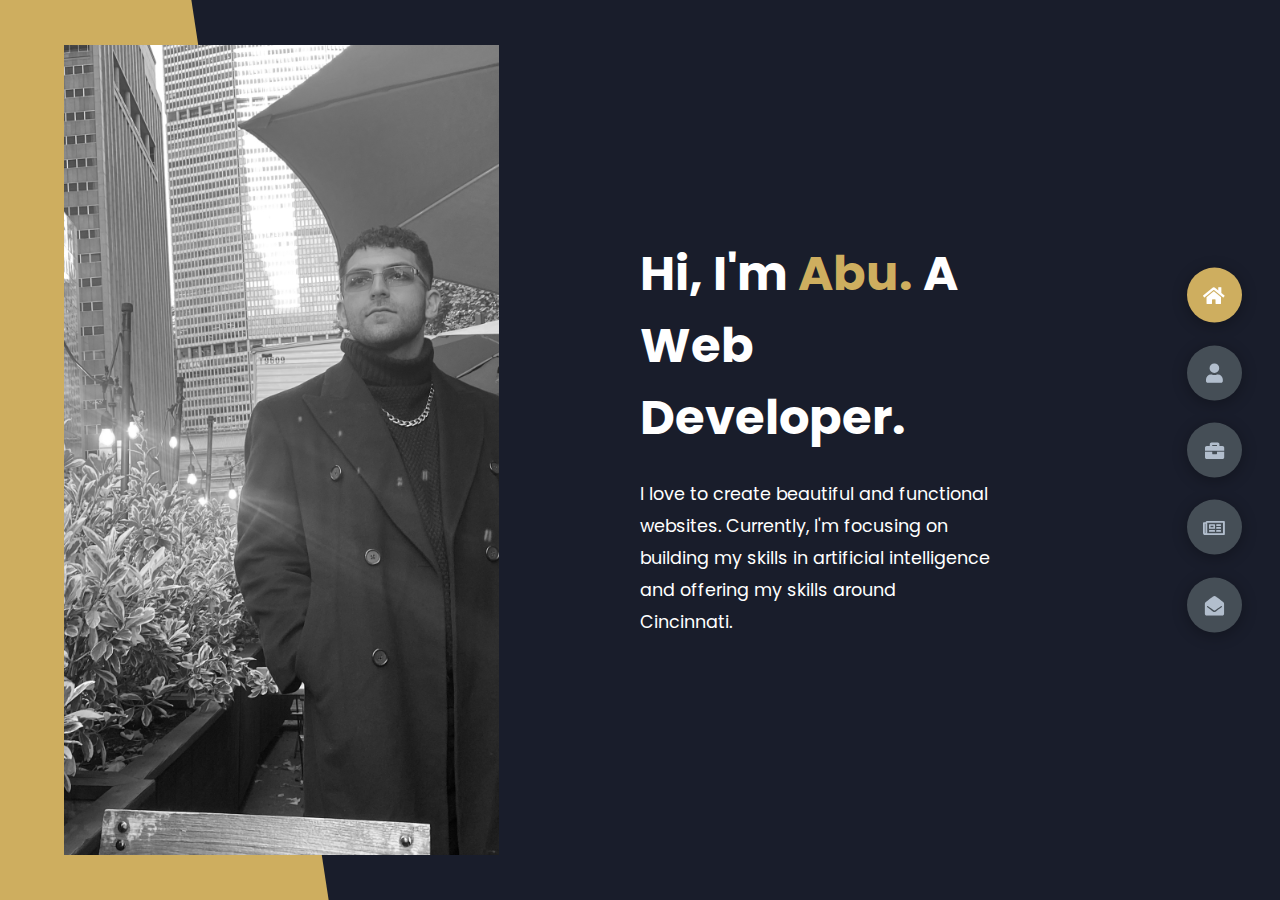
==== index.html @ c72f4c06 "Update index.html" ====
<!DOCTYPE html>
<html lang="en">
  <head>
    <meta charset="UTF-8" />
    <meta http-equiv="X-UA-Compatible" content="IE=edge" />
    <meta name="viewport" content="width=device-width, initial-scale=1.0" />
    <title>Portfolio</title>
    <link rel="stylesheet" href="styles/styles.css" />
    <link rel="preconnect" href="https://fonts.googleapis.com" />
    <link rel="preconnect" href="https://fonts.gstatic.com" crossorigin />
    <link
      rel="stylesheet"
      href="https://cdnjs.cloudflare.com/ajax/libs/font-awesome/5.15.4/css/all.min.css"
      integrity="sha512-1ycn6IcaQQ40/MKBW2W4Rhis/DbILU74C1vSrLJxCq57o941Ym01SwNsOMqvEBFlcgUa6xLiPY/NS5R+E6ztJQ=="
      crossorigin="anonymous"
      referrerpolicy="no-referrer"
    />
    <link
      href="https://fonts.googleapis.com/css2?family=Poppins:wght@400;500;600;700;800&display=swap"
      rel="stylesheet"
    />
  </head>
  <body class="main-content">
    <header class="container header active" id="home">
      <div class="header-content">
        <div class="left-header">
          <div class="h-shape"></div>
          <div class="image">
            <img src="img/hero.jpeg" alt="" />
          </div>
        </div>
        <div class="right-header">
          <h1 class="name">
            Hi, I'm <span>Abu.</span>
            A Web Developer.
          </h1>
          <p>
            I love to create beautiful and functional websites. Currently, I'm
            focusing on building my skills in artificial intelligence and
            offering my skills around Cincinnati.
          </p>
        </div>
      </div>
    </header>
    <main>
      <section class="container about" id="about">
          <div class="main-title">
              <h2>About <span>me</span><span class="bg-text">my stats</span></h2>
          </div>
          <div class="about-container">
              <div class="left-about">
                  <h4>Information About me</h4>
                  <p>
              Back in 2016, I decided to try my hand at creating my own
              portfolio website and tumbled head first into the rabbit hole of
              coding and web development. Fast-forward to today, and I’ve had
              the privilege of building software for startups across the
              country. <br />
              <br />
              When I’m not at the computer, I’m either in the bathroom or
              getting coffee.
            </p>
<!--             <div class="btn-con">
              <a href="#" class="main-btn">
                <span class="btn-text">Download CV</span>
                <span class="btn-icon"><i class="fas fa-download"></i></span>
              </a>
            </div>
          </div> -->
          <div class="right-about">
            <div class="about-item">
                <div class="abt-text">
                    <p class="large-text">650+</p>
                    <p class="small-text">Projects <br /> Completed</p>
                </div>
            </div>
            <div class="about-item">
                <div class="abt-text">
                    <p class="large-text">10+</p>
                    <p class="small-text">Years of <br /> experience</p>
                </div>
            </div>
            <div class="about-item">
                <div class="abt-text">
                    <p class="large-text">300+</p>
                    <p class="small-text">Happy <br /> Clients</p>
                </div>
            </div>
            <div class="about-item">
                <div class="abt-text">
                    <p class="large-text">400+</p>
                    <p class="small-text">Customer <br /> reviews</p>
                </div>
            </div>
        </div>
    </div>
          <div class="right-about">
            <div class="about-item">
              <div class="abt-text">
                <p class="large-text">50+</p>
                <p class="small-text">
                  Projects <br />
                  Completed
                </p>
              </div>
            </div>
            <div class="about-item">
              <div class="abt-text">
                <p class="large-text">3+</p>
                <p class="small-text">
                  Years of <br />
                  experience
                </p>
              </div>
            </div>
            <div class="about-item">
              <div class="abt-text">
                <p class="large-text">50+</p>
                <p class="small-text">
                  Happy <br />
                  Clients
                </p>
              </div>
            </div>
            <div class="about-item">
              <div class="abt-text">
                <p class="large-text">10+</p>
                <p class="small-text">
                  Customer <br />
                  reviews
                </p>
              </div>
            </div>
          </div>
        </div>
        <!-- <div class="about-stats">
          <h4 class="stat-title">My Skills</h4>
          <div class="progress-bars">
            <div class="progress-bar">
              <p class="prog-title">html5</p>
              <div class="progress-con">
                <p class="prog-text">80%</p>
                <div class="progress">
                  <span class="html"></span>
                </div>
              </div>
            </div>
            <div class="progress-bar">
              <p class="prog-title">css3</p>
              <div class="progress-con">
                <p class="prog-text">95%</p>
                <div class="progress">
                  <span class="css"></span>
                </div>
              </div>
            </div>
            <div class="progress-bar">
              <p class="prog-title">javascript</p>
              <div class="progress-con">
                <p class="prog-text">75%</p>
                <div class="progress">
                  <span class="js"></span>
                </div>
              </div>
            </div>
            <div class="progress-bar">
              <p class="prog-title">ReactJS</p>
              <div class="progress-con">
                <p class="prog-text">75%</p>
                <div class="progress">
                  <span class="react"></span>
                </div>
              </div>
            </div>
            <div class="progress-bar">
              <p class="prog-title">NodeJS</p>
              <div class="progress-con">
                <p class="prog-text">87%</p>
                <div class="progress">
                  <span class="node"></span>
                </div>
              </div>
            </div>
            <div class="progress-bar">
              <p class="prog-title">Python</p>
              <div class="progress-con">
                <p class="prog-text">70%</p>
                <div class="progress">
                  <span class="python"></span>
                </div>
              </div>
            </div>
          </div>
        </div> -->
        <h4 class="stat-title">My Timeline</h4>
        <div class="timeline">
          <div class="timeline-item">
            <div class="tl-icon">
              <i class="fas fa-briefcase"></i>
            </div>
            <p class="tl-duration">December 2022 - present</p>
            <h5>HTML Email Dev <span> - Vercel</span></h5>
            <p>
              Platform for Frontend Developers to access hosting, templates, and
              other resources of web development.
            </p>
          </div>
          <div class="timeline-item">
            <div class="tl-icon">
              <i class="fas fa-briefcase"></i>
            </div>
            <p class="tl-duration">Graduated May 2021</p>
            <h5>
              Computer Science Degree<span>
                - Indiana University Bloomington</span
              >
            </h5>
            <p>Cumulative GPA: 3.3</p>
          </div>
          <div class="timeline-item">
            <div class="tl-icon">
              <i class="fas fa-briefcase"></i>
            </div>
            <p class="tl-duration">November 2021 - November 2022</p>
            <h5>Frontend Intern<span> - ProStruct</span></h5>
            <p>
              Building excellence through craftsmanship, innovation, and
              unparalleled commitment to quality construction.
            </p>
          </div>
          <div class="timeline-item">
            <div class="tl-icon">
              <i class="fas fa-briefcase"></i>
            </div>
            <p class="tl-duration">Completed July 2022</p>
            <h5>UX/UI Bootcamp<span> - learnux.io</span></h5>
            <p>
              Learning the essentials of Figma, AdobeXD,
              wireframes, and the Agile Methodology.
            </p>
          </div>
          <div class="timeline-item">
            <div class="tl-icon">
              <i class="fas fa-briefcase"></i>
            </div>
            <p class="tl-duration">May 2020 - August 2020</p>
            <h5>Developer Internship<span> - NexusTech</span></h5>
            <p>
              Innovative tech solutions revolutionizing connectivity,
              automation, and digital transformation globally.
            </p>
          </div>
          <div class="timeline-item">
            <div class="tl-icon">
              <i class="fas fa-briefcase"></i>
            </div>
            <p class="tl-duration">Completed August 2021</p>
            <h5>3d Animation Crash Course<span> - Red Stapler</span></h5>
            <p>
              Three.JS education to create 3D animation with an end
              dissertation.
            </p>
          </div>
        </div>
      </section>
      <section class="container" id="portfolio">
        <div class="main-title">
          <h2>My <span>Portfolio</span><span class="bg-text">My Work</span></h2>
        </div>
        <p class="port-text">
          Here is some of my work that I've done in various programming
          languages.
        </p>
        <div class="portfolios">
          <div class="portfolio-item">
            <div class="image">
              <img src="img/uc.jpg" alt="" />
            </div>
            <div class="hover-items">
              <h3>Car Rental App</h3>
              <div class="icons">
                <a href="https://car-rental-ten.vercel.app/" class="icon" target="_blank">
                  <i class="fas fa-link"></i>
                </a>
                <!-- <a href="#" class="icon">
                  <i class="fab fa-behance"></i>
                </a>
                <a href="#" class="icon">
                  <i class="fab fa-youtube"></i> -->
                <!-- </a> -->
              </div>
              <br />
              <p>Sample of a landing page</p>
            </div>
          </div>
          <div class="portfolio-item">
            <div class="image">
              <img src="img/uc.jpg" alt="" />
            </div>
            <div class="hover-items">
              <h3>CoinDum</h3>
              <div class="icons">
                <br>
                <a
                  href="https://coindom-crypto-search.vercel.app/"
                  class="icon"
                  target="_blank"
                ></a>
                <a
                href="https://coindom-crypto-search.vercel.app/"
                class="icon"
                target="_blank"
              >
                  <i class="fas fa-link"></i>
                </a>
                <!-- <a href="#" class="icon">
                  <i class="fab fa-behance"></i>
                </a>
                <a href="#" class="icon">
                  <i class="fab fa-youtube"></i> -->
                <!-- </a> -->
              </div>
            </div>
          </div>
          <div class="portfolio-item">
            <div class="image">
              <img src="img/port3.jpeg" alt="" />
            </div>
            <div class="hover-items">
              <h3>Gymate</h3>
              <div class="icons">
                <a
                  href="https://gymate-iota.vercel.app/"
                  class="icon"
                  target="_blank"
                >
                  <i class="fas fa-link"></i>
                </a>
                <!-- <a href="#" class="icon">
                  <i class="fab fa-behance"></i>
                </a>
                <a href="#" class="icon">
                  <i class="fab fa-youtube"></i>
                </a> -->
              </div>
              <br />
              <p>Gym landing page</p>
            </div>
          </div>
          <div class="portfolio-item">
            <div class="image">
              <img src="img/port4.jpeg" alt="" />
            </div>
            <div class="hover-items">
              <h3>Ecom Website</h3>
              <div class="icons">
                <a
                  href="https://minimalist-e-commerce.vercel.app/"
                  class="icon"
                  target="_blank"
                >
                  <i class="fas fa-link"></i>
                </a>
                <!-- <a href="#" class="icon">
                  <i class="fab fa-behance"></i>
                </a>
                <a href="#" class="icon">
                  <i class="fab fa-youtube"></i>
                </a> -->
              </div>
              <br />
              <p>Minimalist ecom website design</p>
            </div>
          </div>
          <div class="portfolio-item">
            <div class="image">
              <img src="img/port1.jpeg" alt="" />
            </div>
            <div class="hover-items">
              <h3>Car Rental</h3>
              <div class="icons">
                <a
                  href="https://car-rental-ten.vercel.app/"
                  class="icon"
                  target="_blank"
                >
                  <i class="fas fa-link"></i>
                </a>
                <!-- <a href="#" class="icon">
                  <i class="fab fa-behance"></i>
                </a>
                <a href="#" class="icon">
                  <i class="fab fa-youtube"></i>
                </a> -->
              </div>
              <br />
              <p>Car Rental App</p>
            </div>
          </div>
          <div class="portfolio-item">
            <div class="image">
              <img src="img/port2.jpeg" alt="" />
            </div>
            <div class="hover-items">
              <h3>Crypto App</h3>
              <div class="icons">
                <a
                  href="https://coindom-crypto-search.vercel.app/"
                  class="icon"
                  target="_blank"
                >
                  <i class="fas fa-link"></i>
                </a>
                <!-- <a href="#" class="icon">
                  <i class="fab fa-behance"></i>
                </a>
                <a href="#" class="icon">
                  <i class="fab fa-youtube"></i>
                </a> -->
              </div>
              <br />
              <p>Crypto Trading App</p>
            </div>
          </div>
          <!-- <div class="portfolio-item">
            <div class="image">
              <img src="img/port5.jpeg" alt="" />
            </div>
            <div class="hover-items">
              <h3>Survey</h3>
              <div class="icons">
                <a
                  href="https://effulgent-parfait-59d7de.netlify.app"
                  class="icon"
                  target="_blank"
                >
                  <i class="fas fa-link"></i>
                </a>
                <!-- <a href="#" class="icon">
                  <i class="fab fa-behance"></i>
                </a>
                <a href="#" class="icon">
                  <i class="fab fa-youtube"></i>
                </a> -->
        <!--     </div>
              <br />
              <p>Response collector demo.</p>
            </div>
          </div>
          <div class="portfolio-item">
            <div class="image">
              <img src="img/port6.jpeg" alt="" />
            </div>
            <div class="hover-items">
              <h3>Movie App</h3>
              <div class="icons">
                <a
                  href="https://next-movies-zeta.vercel.app/?category=Popular&page=1"
                  class="icon"
                  target="_blank"
                >
                  <i class="fas fa-link"></i>
                </a>
          <a href="#" class="icon">
                  <i class="fab fa-behance"></i>
                </a>
                <a href="#" class="icon">
                  <i class="fab fa-youtube"></i>
                </a> 
              </div>
              <br />
              <p>React Project.</p>
            </div>
          </div>
      <div class="portfolio-item">
            <div class="image">
              <img src="img/port7.jpg" alt="" />
            </div>
            <div class="hover-items">
              <h3>Project Source</h3>
              <div class="icons">
                <a href="#" class="icon">
                  <i class="fas fa-link"></i>
                </a>
               ---- <!-- <a href="#" class="icon">
                  <i class="fab fa-behance"></i>
                </a>
                <a href="#" class="icon">
                  <i class="fab fa-youtube"></i>
                </a> ----
              </div>
              <br />
              <p>Sample of a landing page</p>
            </div>
          </div> -->
        </div>
      </section>
      <section class="container" id="blogs">
        <div class="blogs-content">
          <div class="main-title">
            <h2>
              <span>Testimonials</span><span class="bg-text">Testimonials</span>
            </h2>
          </div>
          <div class="blogs">
            <div class="blog">
              <img src="img/blog1.jpg" alt="" />
              <div class="blog-text">
                <h4>"An Absolute Pleasure"</h4>
                <p>
                  "Abu's ability to understand our requirements and deliver high-quality, user-friendly websites has significantly improved our customer engagement." - Jen Thompson, Senior Marketing Manager (Vercel)
                </p>
              </div>
            </div>
            <div class="blog">
              <img src="img/blog2.jpg" alt="" />
              <div class="blog-text">
                <h4>"Consistently Impressed Me"</h4>
                <p>
                 "Abu's ability to translate complex ideas into elegant and functional websites is truly remarkable." - Michael Ramirez, CEO (My Sunday Best)
                </p>
              </div>
            </div>
            <div class="blog">
              <img src="img/blog3.jpg" alt="" />
              <div class="blog-text">
                <h4>"Wholeheartedly Recommend Him"</h4>
                <p>
                  "Working alongside Abu has been an absolute delight. His creativity, attention to detail, and passion for web development are truly inspiring." - Meredith Anderson, Creative Director (House of Butterflies)
                </p>
              </div>
            </div>
            <!-- <div class="blog">
              <img src="img/blog3.jpg" alt="" />
              <div class="blog-text">
                <h4>Debbuging made easy with Web Inspector</h4>
                <p>
                  Lorem ipsum dolor sit, amet consectetur adipisicing elit.
                  Doloribus natus voluptas, eos obcaecati recusandae amet?
                </p>
              </div>
            </div>
            <div class="blog">
              <img src="img/port1.jpg" alt="" />
              <div class="blog-text">
                <h4>Get started with Web Design and UI Design</h4>
                <p>
                  Lorem ipsum dolor sit, amet consectetur adipisicing elit.
                  Doloribus natus voluptas, eos obcaecati recusandae amet?
                </p>
              </div>
            </div>
            <div class="blog">
              <img src="img/port3.jpg" alt="" />
              <div class="blog-text">
                <h4>This is what you need to know about Web Design</h4>
                <p>
                  Lorem ipsum dolor sit, amet consectetur adipisicing elit.
                  Doloribus natus voluptas, eos obcaecati recusandae amet?
                </p>
              </div> -->
            </div>
          </div>
        </div>
      </section>
      <section class="container contact" id="contact">
        <div class="contact-container">
          <div class="main-title">
            <h2>Contact <span>Me</span><span class="bg-text">Contact</span></h2>
          </div>
          <div class="contact-content-con">
            <div class="left-contact">
              <h4>Contact me here</h4>
              <p>
                Have a question or want to work together? Reach out and I'll get back to you as soon as possible.
              </p>
   <div class="contact-info">
                <div class="contact-item">
                  <div class="icon">
                    <i class="fas fa-map-marker-alt"></i>
                    <span>Location</span>
                  </div>
                  <p>: Cincinnati, Ohio</p>
                </div>
                <div class="contact-item">
                  <div class="icon">
                    <i class="fas fa-envelope"></i>
                    <span>Email</span>
                  </div>
                  <p>
                    <span>: abu@abadabadesign.com

                    </span>
                  </p>
                </div>
                <!-- <div class="contact-item">
                  <div class="icon">
                    <i class="fas fa-user-graduate"></i>
                    <span>Education</span>
                  </div>
                  <p>
                    <span>: Sussex University, East Sussex</span>
                  </p>
                </div> -->
                <div class="contact-item">
                  <div class="icon">
                    <i class="fa fa-phone"></i> 
                    <span>Mobile</span>
                  </div>
                  <p>
                    <span>: (513)499-1545</span>
                  </p>
                </div>
<!--                 <div class="contact-item">
                  <div class="icon">
                    <i class="fa-linkedin-in"></i> 
                    <span>LinkedIN</span>
                  </div>
                    <script src="https://platform.linkedin.com/badges/js/profile.js" async defer type="text/javascript"></script>
                    <div class="badge-base LI-profile-badge" data-locale="en_US" data-size="large" data-theme="light" data-type="VERTICAL" data-vanity="abu-al-najjar-202325283" data-version="v1"><a class="badge-base__link LI-simple-link" href="https://www.linkedin.com/in/abu-al-najjar-202325283?trk=profile-badge">Abu Al-najjar</a></div>
                </div> -->
                <!-- <div class="contact-item">
                  <div class="icon">
                    <i class="fas fa-globe-africa"></i>
                    <span>Languages</span>
                  </div>
                  <p>
                    <span>: Afrikaans, English, Spanish</span>
                  </p>
                </div>
              </div>
              <div class="contact-icons">
                <div class="contact-icon">
                  <a href="www.facebook.com" target="_blank">
                    <i class="fab fa-facebook-f"></i>
                  </a>
                  <a href="#" target="_blank">
                    <i class="fab fa-twitter"></i>
                  </a>
                  <a href="#" target="_blank">
                    <i class="fab fa-github"></i>
                  </a>
                  <a href="#" target="_blank">
                    <i class="fab fa-youtube"></i>
                  </a>
                </div>
              </div> -->
          </div>
        </div>
      </section>
    </main>

    <div class="controls">
      <div class="control active-btn" data-id="home">
        <i class="fas fa-home"></i>
      </div>
      <div class="control" data-id="about">
        <i class="fas fa-user"></i>
      </div>
      <div class="control" data-id="portfolio">
        <i class="fas fa-briefcase"></i>
      </div>
      <div class="control" data-id="blogs">
        <i class="far fa-newspaper"></i>
      </div>
      <div class="control" data-id="contact">
        <i class="fas fa-envelope-open"></i>
      </div>
    </div>
          </script>
<!--     <div class="theme-btn">
      <i class="fas fa-adjust"></i>
    </div> -->
    <script src="app.js"></script> 
  </body>
</html>
---- styles/styles.css ----
* {
  margin: 0;
  padding: 0;
  box-sizing: border-box;
  list-style: none;
}

:root {
  --color-primary: #191d2b;
  --color-secondary: #ceae5f;
  --color-white: #ffffff;
  --color-black: #000;
  --color-grey0: #f8f8f8;
  --color-grey-1: #dbe1e8;
  --color-grey-2: #b2becd;
  --color-grey-3: #6c7983;
  --color-grey-4: #454e56;
  --color-grey-5: #2a2e35;
  --color-grey-6: #12181b;
  --br-sm-2: 14px;
  --box-shadow-1: 0 3px 15px rgba(0, 0, 0, 0.3);
}

.light-mode {
  --color-primary: #ffffff;
  --color-secondary: #0b9bac;
  --color-white: #454e56;
  --color-black: #000;
  --color-grey0: #f8f8f8;
  --color-grey-1: #6c7983;
  --color-grey-2: #6c7983;
  --color-grey-3: #6c7983;
  --color-grey-4: #454e56;
  --color-grey-5: #f8f8f8;
  --color-grey-6: #12181b;
}

body {
  background-color: var(--color-primary);
  font-family: 'Poppins', sans-serif;
  font-size: 1.1rem;
  color: var(--color-white);
  transition: all 0.4s ease-in-out;
  overflow-x: hidden;
}

a {
  display: inline-block;
  text-decoration: none;
  color: inherit;
  font-family: inherit;
}

header {
  min-height: 100vh;
  color: var(--color-white);
  overflow: hidden;
  padding: 0 !important;
}

section {
  min-height: 100vh;
  width: 100%;
  position: absolute;
  left: 0;
  top: 0;
  padding: 3rem 18rem;
}

.container {
  display: none;
  transform: translateY(-100%) scale(0);
  transition: all 0.4s ease-in-out;
  background-color: var(--color-primary);
}

.active {
  display: block;
  animation: appear 1s ease-in-out;
  transform: translateY(0) scaleY(1);
}
@keyframes appear {
  0% {
    transform: translateY(-100%) scaleY(0);
  }
  100% {
    transform: translateY(0) scaleY(1);
  }
}

.controls {
  position: fixed;
  z-index: 10;
  top: 50%;
  right: 3%;
  display: flex;
  flex-direction: column;
  align-items: center;
  justify-content: center;
  transform: translateY(-50%);
}
.controls .control {
  padding: 1rem;
  cursor: pointer;
  background-color: var(--color-grey-4);
  width: 55px;
  height: 55px;
  border-radius: 50%;
  display: flex;
  justify-content: center;
  align-items: center;
  margin: 0.7rem 0;
  box-shadow: var(--box-shadow-1);
}
.controls .control i {
  font-size: 1.2rem;
  color: var(--color-grey-2);
  pointer-events: none;
}
.controls .active-btn {
  background-color: var(--color-secondary);
  transition: all 0.4s ease-in-out;
}
.controls .active-btn i {
  color: var(--color-white);
}

.theme-btn {
  top: 5%;
  right: 3%;
  width: 70px;
  height: 70px;
  border-radius: 50%;
  background-color: var(--color-grey-4);
  cursor: pointer;
  position: fixed;
  display: flex;
  justify-content: center;
  align-items: center;
  box-shadow: 0 3px 15px rgba(0, 0, 0, 0.3);
  transition: all 0.1s ease-in-out;
}
.theme-btn:active {
  transform: translateY(-3px);
}
.theme-btn i {
  font-size: 1.4rem;
  color: var(--color-grey-2);
  pointer-events: none;
}

/*Header-content*/
.header-content {
  display: grid;
  grid-template-columns: repeat(2, 1fr);
  min-height: 100vh;
}
.header-content .left-header {
  display: flex;
  align-items: center;
  position: relative;
}
.header-content .left-header .h-shape {
  transition: all 0.4s ease-in-out;
  width: 65%;
  height: 100%;
  background-color: var(--color-secondary);
  position: absolute;
  left: 0;
  top: 0;
  z-index: -1;
  clip-path: polygon(0 0, 46% 0, 79% 100%, 0% 100%);
}
.header-content .left-header .image {
  border-radius: var(--br-sm-2);
  height: 90%;
  width: 68%;
  margin-left: 4rem;
  background-color: var(--color-black);
  transition: all 0.4s ease-in-out;
}
.header-content .left-header .image img {
  width: 100%;
  height: 100%;
  object-fit: cover;
  transition: all 0.4s ease-in-out;
  filter: grayscale(100%);
}
.header-content .left-header .image img:hover {
  filter: grayscale(0);
}
.header-content .right-header {
  display: flex;
  flex-direction: column;
  justify-content: center;
  padding-right: 18rem;
}
.header-content .right-header .name {
  font-size: 3rem;
}
.header-content .right-header .name span {
  color: var(--color-secondary);
}
.header-content .right-header p {
  margin: 1.5rem 0;
  line-height: 2rem;
}

/*About*/
.about-container {
  display: grid;
  grid-template-columns: repeat(2, 1fr);
  padding-top: 3.5rem;
  padding-bottom: 5rem;
}
.about-container .right-about {
  display: grid;
  grid-template-columns: repeat(2, 1fr);
  grid-gap: 2rem;
}
.about-container .right-about .about-item {
  border: 1px solid var(--color-grey-5);
  border-radius: 5px;
  transition: all 0.4s ease-in-out;
  box-shadow: 1px 2px 15px rgba(0, 0, 0, 0.1);
}
.about-container .right-about .about-item:hover {
  cursor: default;
  transform: translateY(-5px);
  border: 1px solid var(--color-secondary);
  box-shadow: 1px 4px 15px rgba(0, 0, 0, 0.32);
}
.about-container .right-about .about-item .abt-text {
  padding: 1.5rem;
  display: flex;
  flex-direction: column;
}
.about-container .right-about .about-item .abt-text .large-text {
  font-size: 3rem;
  font-weight: 700;
  color: var(--color-secondary);
}
.about-container .right-about .about-item .abt-text .small-text {
  padding-left: 3rem;
  position: relative;
  text-transform: uppercase;
  font-size: 1.2rem;
  color: var(--color-grey-1);
  letter-spacing: 2px;
}
.about-container .right-about .about-item .abt-text .small-text::before {
  content: '';
  position: absolute;
  left: 0;
  top: 15px;
  width: 2rem;
  height: 2px;
  background-color: var(--color-grey-5);
}
.about-container .left-about {
  padding-right: 5rem;
}
.about-container .left-about p {
  line-height: 2rem;
  padding: 1rem;
  color: var(--color-grey-1);
}
.about-container .left-about h4 {
  font-size: 2rem;
  text-transform: uppercase;
}

.about-stats {
  padding-bottom: 4rem;
}
.about-stats .progress-bars {
  display: grid;
  grid-template-columns: repeat(2, 1fr);
  grid-gap: 2rem;
}
.about-stats .progress-bars .progress-bar {
  display: flex;
  flex-direction: column;
}
.about-stats .progress-bars .progress-bar .prog-title {
  text-transform: uppercase;
  font-weight: 500;
}
.about-stats .progress-bars .progress-bar .progress-con {
  display: flex;
  align-items: center;
}
.about-stats .progress-bars .progress-bar .progress-con .prog-text {
  color: var(--color-grey-2);
}
.about-stats .progress-bars .progress-bar .progress-con .progress {
  width: 100%;
  height: 0.45rem;
  background-color: var(--color-grey-4);
  margin-left: 1rem;
  position: relative;
}
.about-stats .progress-bars .progress-bar .progress-con .progress span {
  position: absolute;
  top: 0;
  left: 0;
  height: 100%;
  background-color: var(--color-secondary);
  transition: all 0.4s ease-in-out;
  width: 60%;
}
.about-stats .progress-bars .progress-bar .progress-con .progress .html {
  width: 80%;
}
.about-stats .progress-bars .progress-bar .progress-con .progress .css {
  width: 95%;
}
.about-stats .progress-bars .progress-bar .progress-con .progress .js {
  width: 75%;
}
.about-stats .progress-bars .progress-bar .progress-con .progress .react {
  width: 60%;
}
.about-stats .progress-bars .progress-bar .progress-con .progress .node {
  width: 87%;
}
.about-stats .progress-bars .progress-bar .progress-con .progress .python {
  width: 70%;
}

.stat-title {
  text-transform: uppercase;
  font-size: 1.4rem;
  text-align: center;
  padding: 3.5rem 0;
  position: relative;
}
.stat-title::before {
  content: '';
  position: absolute;
  left: 50%;
  top: 0;
  width: 40%;
  height: 1px;
  background-color: var(--color-grey-5);
  transform: translateX(-50%);
}

/*Timeline*/
.timeline {
  display: grid;
  grid-template-columns: repeat(2, 1fr);
  grid-gap: 2rem;
  padding-bottom: 3rem;
}
.timeline .timeline-item {
  position: relative;
  padding-left: 3rem;
  border-left: 1px solid var(--color-grey-5);
}
.timeline .timeline-item .tl-icon {
  position: absolute;
  left: -27px;
  top: 0;
  background-color: var(--color-secondary);
  width: 50px;
  height: 50px;
  border-radius: 50%;
  display: flex;
  align-items: center;
  justify-content: center;
}
.timeline .timeline-item .tl-icon i {
  font-size: 1.3rem;
}
.timeline .timeline-item .tl-duration {
  padding: 0.2rem 0.6rem;
  background-color: var(--color-grey-5);
  border-radius: 15px;
  display: inline-block;
  font-size: 0.8rem;
  text-transform: uppercase;
  font-weight: 500;
}
.timeline .timeline-item h5 {
  padding: 1rem 0;
  text-transform: uppercase;
  font-size: 1.3rem;
  font-weight: 600;
}
.timeline .timeline-item h5 span {
  color: var(--color-grey-2);
  font-weight: 500;
  font-size: 1.2rem;
}
.timeline .timeline-item p {
  color: var(--color-grey-2);
}
.port-text {
  padding: 2rem 0;
  text-align: center;
}

.portfolios {
  display: grid;
  grid-template-columns: repeat(2, 1fr);
  grid-gap: 2rem;
  margin-top: 3rem;
}
.portfolios .portfolio-item {
  position: relative;
  border-radius: 15px;
}
.portfolios .portfolio-item img {
  width: 100%;
  height: 300px;
  object-fit: cover;
  border-radius: 15px;
}
.portfolios .portfolio-item .hover-items {
  width: 100%;
  height: 100%;
  background-color: var(--color-secondary);
  position: absolute;
  left: 0;
  top: 0;
  border-radius: 15px;
  display: flex;
  justify-content: center;
  align-items: center;
  flex-direction: column;
  opacity: 0;
  transform: scale(0);
  transition: all 0.4s ease-in-out;
}
.portfolios .portfolio-item .hover-items h3 {
  font-size: 1.5rem;
  color: var(--color-white);
  margin-bottom: 1.5rem;
}
.portfolios .portfolio-item .hover-items .icons {
  display: flex;
  justify-content: center;
  align-items: center;
}
.portfolios .portfolio-item .hover-items .icons .icon {
  background-color: var(--color-primary);
  border-radius: 50%;
  width: 50px;
  height: 50px;
  display: flex;
  align-items: center;
  justify-content: center;
  margin: 0 1rem;
  cursor: pointer;
  transition: all 0.4s ease-in-out;
}
.portfolios .portfolio-item .hover-items .icons .icon i {
  font-size: 1.5rem;
  color: var(--color-white);
  margin: 0 1rem;
}
.portfolios .portfolio-item .hover-items .icons .icon:hover {
  background-color: var(--color-white);
}
.portfolios .portfolio-item .hover-items .icons .icon:hover i {
  color: var(--color-primary);
}

.portfolio-item:hover .hover-items {
  opacity: 1;
  transform: scale(1);
}

.blogs {
  display: grid;
  grid-template-columns: repeat(3, 1fr);
  grid-gap: 2rem;
  margin-top: 3rem;
}
.blogs .blog {
  position: relative;
  background-color: var(--color-grey-5);
  border-radius: 5px;
  box-shadow: 1px 1px 20px rgba(0, 0, 0, 0.1);
  transition: all 0.4s ease-in-out;
}
.blogs .blog:hover {
  box-shadow: 1px 1px 20px rgba(0, 0, 0, 0.3);
  transform: translateY(-5px);
  transition: all 0.4s ease-in-out;
}
.blogs .blog:hover img {
  filter: grayscale(0);
  transform: scale(1.1);
  box-shadow: 0px 4px 15px rgba(0, 0, 0, 0.8);
}
.blogs .blog img {
  width: 100%;
  height: 300px;
  object-fit: cover;
  border-top-left-radius: 5px;
  border-top-right-radius: 5px;
  filter: grayscale(100%);
  transition: all 0.4s ease-in-out;
}
.blogs .blog .blog-text {
  margin-top: -7px;
  padding: 1.1rem;
  border-top: 8px solid var(--color-secondary);
}
.blogs .blog .blog-text h4 {
  font-size: 1.5rem;
  margin-bottom: 0.7rem;
  transition: all 0.4s ease-in-out;
  cursor: pointer;
}
.blogs .blog .blog-text h4:hover {
  color: var(--color-secondary);
}
.blogs .blog .blog-text p {
  color: var(--color-grey-2);
  line-height: 2rem;
  padding-bottom: 1rem;
}

.contact-content-con {
  display: flex;
  padding-top: 3.5rem;
}
.contact-content-con .left-contact {
  flex: 2;
}
.contact-content-con .left-contact h4 {
  margin-top: 1rem;
  font-size: 2rem;
  text-transform: uppercase;
}
.contact-content-con .left-contact p {
  margin: 1rem 0;
  line-height: 2rem;
}
.contact-content-con .left-contact .contact-info .contact-item {
  display: flex;
  align-items: center;
  justify-content: space-between;
}
.contact-content-con .left-contact .contact-info .contact-item p {
  margin: 0.3rem 0 !important;
  padding: 0 !important;
}
.contact-content-con .left-contact .contact-info .contact-item .icon {
  display: grid;
  grid-template-columns: 40px 1fr;
}
.contact-content-con .left-contact .contact-info .contact-item .icon i {
  display: flex;
  align-items: center;
  font-size: 1.3rem;
}
.contact-content-con .left-contact .contact-icon {
  display: flex;
  margin-top: 2rem;
}
.contact-content-con .left-contact .contact-icon a {
  display: flex;
  align-items: center;
  color: var(--color-white);
  background-color: var(--color-grey-5);
  cursor: pointer;
  justify-content: center;
  width: 50px;
  height: 50px;
  border-radius: 50%;
  margin: 0 0.4rem;
  transition: all 0.4s ease-in-out;
}
.contact-content-con .left-contact .contact-icon a:hover {
  background-color: var(--color-secondary);
}
.contact-content-con .left-contact .contact-icon a:hover i {
  color: var(--color-primary);
}
.contact-content-con .left-contact .contact-icon a i {
  display: flex;
  align-items: center;
  justify-content: center;
  font-size: 1.3rem;
}
.contact-content-con .right-contact {
  flex: 3;
  margin-left: 3rem;
}
.contact-content-con .right-contact .input-control {
  margin: 1.5rem 0;
}
.contact-content-con .right-contact .input-control input,
.contact-content-con .right-contact .input-control textarea {
  border-radius: 30px;
  font-weight: inherit;
  font-size: inherit;
  font-family: inherit;
  padding: 0.8rem 1.1rem;
  outline: none;
  border: none;
  background-color: var(--color-grey-5);
  width: 100%;
  color: var(--color-white);
  resize: none;
}
.contact-content-con .right-contact .i-c-2 {
  display: flex;
}
.contact-content-con .right-contact .i-c-2 :last-child {
  margin-left: 1.5rem;
}
.contact-content-con .right-contact .submit-btn {
  display: flex;
  justify-content: flex-start;
}

/*Independed components*/
.btn-con {
  display: flex;
  align-self: flex-start;
}

.main-btn {
  border-radius: 30px;
  color: inherit;
  font-weight: 600;
  position: relative;
  border: 1px solid var(--color-secondary);
  display: flex;
  align-self: flex-start;
  align-items: center;
  overflow: hidden;
}
.main-btn .btn-text {
  padding: 0 2rem;
}
.main-btn .btn-icon {
  background-color: var(--color-secondary);
  display: flex;
  align-items: center;
  justify-content: center;
  border-radius: 50%;
  padding: 1rem;
}
.main-btn::before {
  content: '';
  position: absolute;
  top: 0;
  right: 0;
  transform: translateX(100%);
  transition: all 0.4s ease-out;
  z-index: -1;
}
.main-btn:hover {
  transition: all 0.4s ease-out;
}
.main-btn:hover::before {
  width: 100%;
  height: 100%;
  background-color: var(--color-secondary);
  transform: translateX(0);
  transition: all 0.4s ease-out;
}

.main-title {
  text-align: center;
}
.main-title h2 {
  position: relative;
  text-transform: uppercase;
  font-size: 4rem;
  font-weight: 700;
}
.main-title h2 span {
  color: var(--color-secondary);
}
.main-title h2 .bg-text {
  position: absolute;
  top: 50%;
  left: 50%;
  color: var(--color-grey-5);
  transition: all 0.4s ease-in-out;
  z-index: -1;
  transform: translate(-50%, -50%);
  font-weight: 800;
  font-size: 6.3rem;
}

.about-container .left-about p {
  padding-left: 0;
}

@media screen and (max-width: 600px) {
  header {
    padding: 0 !important;
  }

  .theme-btn {
    width: 50px;
    height: 50px;
  }

  .header-content {
    grid-template-columns: repeat(1, 1fr);
    padding-bottom: 6rem;
  }

  .left-header .h-shape {
    display: none;
  }

  .right-header {
    grid-row: 1;
    padding-right: 0rem !important;
    width: 90%;
    margin: 0 auto;
  }
  .right-header .name {
    font-size: 2.5rem !important;
    text-align: center;
    padding-top: 3rem;
  }

  .header-content .left-header .image {
    margin: 0 auto;
    width: 90%;
  }

  .controls {
    top: auto;
    bottom: 0;
    flex-direction: row;
    justify-content: center;
    left: 50%;
    transform: translateX(-50%);
    width: 100%;
    background-color: var(--color-grey-5);
  }
  .controls .control {
    margin: 1rem 0.3rem;
  }

  .about-container {
    grid-template-columns: repeat(1, 1fr);
  }
  .about-container .right-about {
    grid-template-columns: repeat(1, 1fr);
    padding-top: 2.5rem;
  }
  .about-container .left-about {
    padding-right: 0;
  }
  .about-container .left-about p {
    padding-left: 0;
  }

  .timeline {
    grid-template-columns: repeat(1, 1fr);
    padding-bottom: 6rem;
  }

  .container {
    padding: 2rem 2.5rem !important;
  }

  .about-stats .progress-bars {
    grid-template-columns: repeat(1, 1fr);
  }

  .portfolios {
    grid-template-columns: repeat(1, 1fr);
    padding-bottom: 6rem;
    margin-top: 1rem;
  }

  .blogs {
    grid-template-columns: repeat(1, 1fr);
    padding-bottom: 6rem;
  }

  .contact-content-con {
    flex-direction: column;
  }
  .contact-content-con .right-contact {
    margin-left: 0;
    margin-top: 2.5rem;
  }

  .contact-content-con .right-contact .i-c-2 {
    flex-direction: column;
  }

  .contact-content-con .right-contact .i-c-2 :last-child {
    margin-left: 0;
    margin-top: 1.5rem;
  }

  .contact-content-con .right-contact {
    margin-bottom: 6rem;
  }

  .contact-item {
    flex-direction: column;
    margin: 1rem 0;
  }
  .contact-item p {
    font-size: 15px;
    color: var(--color-grey-2);
  }
  .contact-item span {
    font-size: 15px;
  }
  .contact-item .icon {
    grid-template-columns: 25px 1fr;
  }

  .main-title h2 {
    font-size: 2rem;
  }
  .main-title h2 span {
    font-size: 2.3rem;
  }
  .main-title h2 .bg-text {
    font-size: 2.3rem;
  }
}
@media screen and (max-width: 1432px) {
  .container {
    padding: 7rem 11rem;
  }

  .contact-content-con {
    flex-direction: column;
  }
  .contact-content-con .right-contact {
    margin-left: 0;
    margin-top: 2.5rem;
  }

  .contact-content-con .right-contact .i-c-2 {
    flex-direction: column;
  }

  .contact-content-con .right-contact .i-c-2 :last-child {
    margin-left: 0;
    margin-top: 1.5rem;
  }

  .contact-content-con .right-contact {
    margin-bottom: 6rem;
  }

  .main-title h2 .bg-text {
    font-size: 5.5rem;
  }
}
@media screen and (max-width: 1250px) {
  .blogs {
    grid-template-columns: repeat(2, 1fr);
    margin-top: 6rem;
  }

  .portfolios {
    grid-template-columns: repeat(2, 1fr);
  }

  .header-content .right-header {
    padding-right: 9rem;
  }
}
@media screen and (max-width: 660px) {
  .blogs {
    grid-template-columns: repeat(1, 1fr);
  }

  .portfolios {
    grid-template-columns: repeat(1, 1fr);
  }
}
@media screen and (max-width: 1070px) {
  .about-container {
    grid-template-columns: repeat(1, 1fr);
  }
  .about-container .right-about {
    padding-top: 2.5rem;
  }

  .main-title h2 {
    font-size: 4rem;
  }
  .main-title h2 span {
    font-size: 4rem;
  }
  .main-title h2 .bg-text {
    font-size: 4.5rem;
  }
}
@media screen and (max-width: 970px) {
  .container {
    padding: 7rem 6rem;
  }

  .about-container .left-about {
    padding-right: 0rem;
  }

  .header-content {
    grid-template-columns: repeat(1, 1fr);
    padding-bottom: 6rem;
  }

  .left-header .h-shape {
    display: none;
  }
  .left-header .image {
    width: 90% !important;
    margin: 0 auto !important;
  }

  .right-header {
    grid-row: 1;
    padding-right: 0rem !important;
    width: 90%;
    margin: 0 auto;
  }
  .right-header .name {
    font-size: 2.5rem !important;
    text-align: center;
    padding-top: 3rem;
  }
}
@media screen and (max-width: 700px) {
  .container {
    padding: 7rem 3rem;
  }

  .about-stats .progress-bars {
    grid-template-columns: repeat(1, 1fr);
  }

  .about-container .right-about {
    grid-template-columns: repeat(1, 1fr);
  }

  .timeline {
    grid-template-columns: repeat(1, 1fr);
  }

  .main-title h2 {
    font-size: 3rem;
  }
  .main-title h2 span {
    font-size: 3rem;
  }
  .main-title h2 .bg-text {
    font-size: 4rem;
  }
}

/*# sourceMappingURL=styles.css.map */
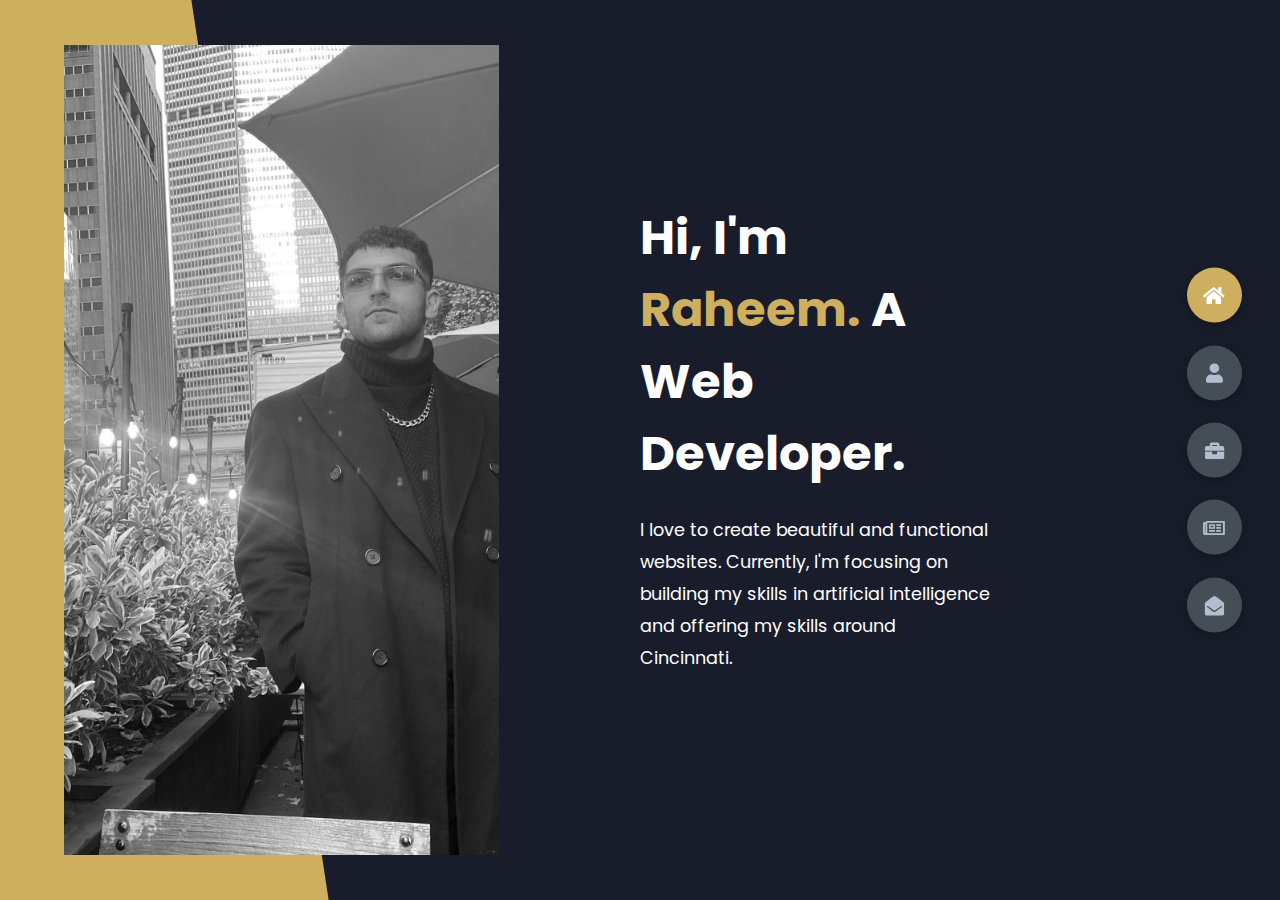
==== commit 8985b4f1: "Update index.html" ====
--- a/index.html
+++ b/index.html
@@ -31,7 +31,7 @@
         </div>
         <div class="right-header">
           <h1 class="name">
-            Hi, I'm <span>Abu.</span>
+            Hi, I'm <span>Raheem.</span>
             A Web Developer.
           </h1>
           <p>
@@ -588,7 +588,7 @@
                     <span>Email</span>
                   </div>
                   <p>
-                    <span>: abu@abadabadesign.com
+                    <span>: raheem@raheemalnajjar.com
 
                     </span>
                   </p>
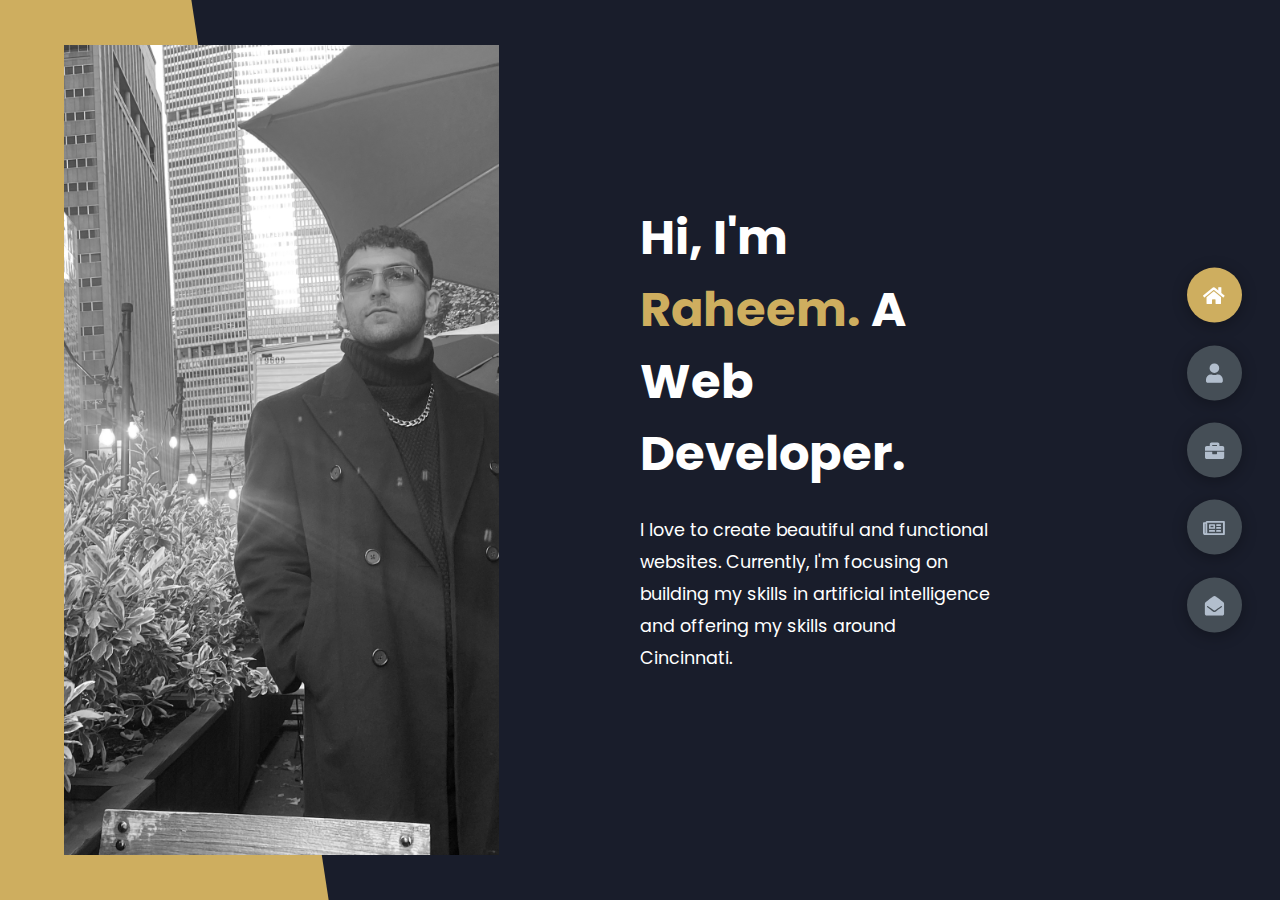
==== commit 46bf7da2: "New Additions index.html" ====
--- a/index.html
+++ b/index.html
@@ -274,7 +274,9 @@
         <div class="portfolios">
           <div class="portfolio-item">
             <div class="image">
+              <a href="https://d9e846-2.myshopify.com/" class="icon" target="_blank">
               <img src="img/uc.jpg" alt="" />
+              </a>
             </div>
             <div class="hover-items">
               <h3>Car Rental App</h3>
@@ -295,7 +297,13 @@
           </div>
           <div class="portfolio-item">
             <div class="image">
+              <a
+                  href="https://drivevizor.com/"
+                  class="icon"
+                  target="_blank"
+                >
               <img src="img/uc.jpg" alt="" />
+              </a>
             </div>
             <div class="hover-items">
               <h3>CoinDum</h3>
@@ -324,7 +332,13 @@
           </div>
           <div class="portfolio-item">
             <div class="image">
+                  <a
+                  href="https://gymate-iota.vercel.app/"
+                  class="icon"
+                  target="_blank"
+                >
               <img src="img/port3.jpeg" alt="" />
+                  </a>
             </div>
             <div class="hover-items">
               <h3>Gymate</h3>
@@ -349,7 +363,13 @@
           </div>
           <div class="portfolio-item">
             <div class="image">
+                   <a
+                  href="https://minimalist-e-commerce.vercel.app/"
+                  class="icon"
+                  target="_blank"
+                >
               <img src="img/port4.jpeg" alt="" />
+                   </a>
             </div>
             <div class="hover-items">
               <h3>Ecom Website</h3>
@@ -374,7 +394,13 @@
           </div>
           <div class="portfolio-item">
             <div class="image">
+              <a
+                  href="https://car-rental-ten.vercel.app/"
+                  class="icon"
+                  target="_blank"
+                >
               <img src="img/port1.jpeg" alt="" />
+              </a>
             </div>
             <div class="hover-items">
               <h3>Car Rental</h3>
@@ -399,7 +425,13 @@
           </div>
           <div class="portfolio-item">
             <div class="image">
+              <a
+                  href="https://coindom-crypto-search.vercel.app/"
+                  class="icon"
+                  target="_blank"
+                >
               <img src="img/port2.jpeg" alt="" />
+              </a>
             </div>
             <div class="hover-items">
               <h3>Crypto App</h3>
--- a/styles/styles.css
+++ b/styles/styles.css
@@ -431,7 +431,7 @@
   flex-direction: column;
   opacity: 0;
   transform: scale(0);
-  transition: all 0.4s ease-in-out;
+  transition: all 0.1s ease-in-out;
 }
 .portfolios .portfolio-item .hover-items h3 {
   font-size: 1.5rem;
@@ -453,7 +453,7 @@
   justify-content: center;
   margin: 0 1rem;
   cursor: pointer;
-  transition: all 0.4s ease-in-out;
+/*   transition: all 0.4s ease-in-out; */
 }
 .portfolios .portfolio-item .hover-items .icons .icon i {
   font-size: 1.5rem;
